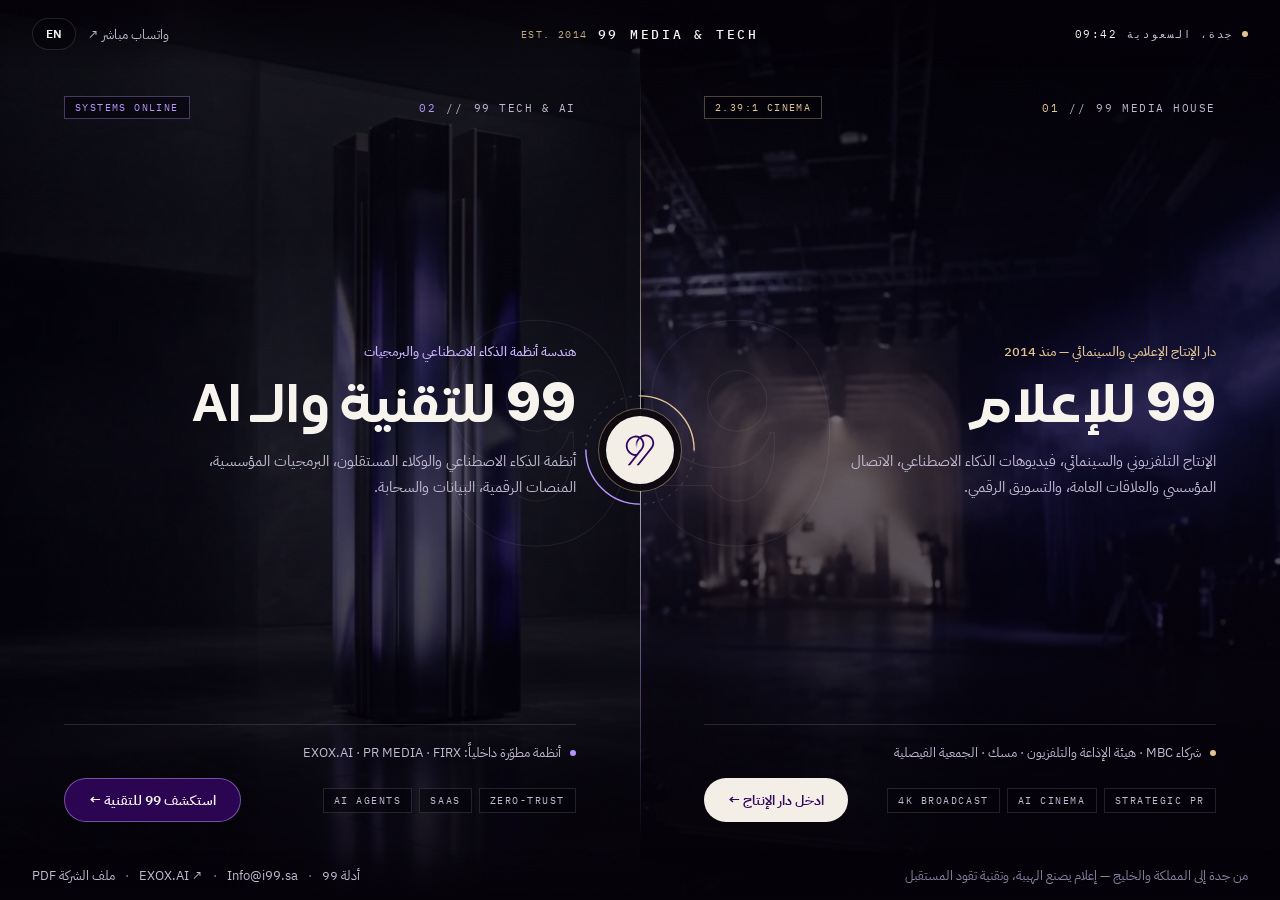
==== index.html @ a97481dd "feat(analytics): v2.0 enterprise GA4/Clarity bridge (zero-PII, dedup, consent, server-confirmed gene" ====
<!DOCTYPE html>
<html lang="ar" dir="rtl">

<head>
    <meta charset="UTF-8">
    <meta name="viewport" content="width=device-width, initial-scale=1.0, maximum-scale=5.0">
    <title>99 Media &amp; Tech | مؤسسة تسعة وتسعون للإعلام والتقنية والذكاء الاصطناعي — جدة | i99.sa</title>
    <meta name="description"
        content="مؤسسة تسعة وتسعون (منذ 2014 في جدة): بوابة 99 للإعلام (إنتاج تلفزيوني وسينمائي وفيديوهات الذكاء الاصطناعي والاتصال المؤسسي) و99 للتقنية والذكاء الاصطناعي (EXOX، PR MEDIA، FIRX، هندسة الأنظمة والبرمجيات).">
    <meta name="keywords"
        content="99 للإعلام والتقنية, مؤسسة تسعة وتسعون جدة, إنتاج إعلامي وسينمائي السعودية, فيديوهات الذكاء الاصطناعي, هندسة الذكاء الاصطناعي جدة, EXOX, 99 Media, 99 Tech, i99.sa">
    <meta name="author" content="مؤسسة تسعة وتسعون — 99 Media &amp; Tech">
    <meta name="robots" content="index, follow, max-image-preview:large, max-snippet:-1, max-video-preview:-1">
    <meta name="googlebot" content="index, follow, max-image-preview:large, max-snippet:-1, max-video-preview:-1">
    <meta name="theme-color" content="#33075F">
    <meta name="geo.region" content="SA-02">
    <meta name="geo.placename" content="Jeddah, Saudi Arabia">
    <meta name="geo.position" content="21.5433;39.1728">
    <meta name="ICBM" content="21.5433, 39.1728">

    <!-- Canonical, Hreflang & AI Discovery (GEO) -->
    <link rel="canonical" href="https://www.i99.sa/">
    <link rel="alternate" hreflang="ar-SA" href="https://www.i99.sa/">
    <link rel="alternate" hreflang="en" href="https://www.i99.sa/">
    <link rel="alternate" hreflang="x-default" href="https://www.i99.sa/">
    <link rel="alternate" type="text/plain" title="99 Media &amp; Tech — LLMs Knowledge Summary" href="https://www.i99.sa/llms.txt">
    <link rel="manifest" href="site.webmanifest">

    <!-- Official #33075F Pearl Medallion Icons -->
    <link rel="icon" type="image/svg+xml" href="img/tech-favicon.svg?v=2026">
    <link rel="icon" type="image/png" sizes="48x48" href="img/tech-favicon-48.png?v=2026">
    <link rel="icon" type="image/png" sizes="192x192" href="img/tech-icon-192.png?v=2026">
    <link rel="shortcut icon" type="image/x-icon" href="favicon.ico?v=2026">
    <link rel="apple-touch-icon" sizes="180x180" href="apple-touch-icon.png?v=2026">

    <!-- Open Graph -->
    <meta property="og:type" content="website">
    <meta property="og:url" content="https://www.i99.sa/">
    <meta property="og:title" content="99 Media &amp; Tech | الإعلام والسينما × التقنية والذكاء الاصطناعي — جدة">
    <meta property="og:description"
        content="مؤسسة تسعة وتسعون منذ 2014 في جدة: دار إنتاج إعلامي وسينمائي وفيديوهات AI، وهندسة أنظمة الذكاء الاصطناعي والبرمجيات المؤسسية.">
    <meta property="og:image" content="https://www.i99.sa/img/og-home.png">
    <meta property="og:image:secure_url" content="https://www.i99.sa/img/og-home.png">
    <meta property="og:image:type" content="image/png">
    <meta property="og:image:width" content="1200">
    <meta property="og:image:height" content="630">
    <meta property="og:image:alt" content="99 Media &amp; Tech — Jeddah, Saudi Arabia">
    <meta property="og:locale" content="ar_SA">
    <meta property="og:locale:alternate" content="en_US">
    <meta property="og:site_name" content="99 Media &amp; Tech | i99.sa">

    <!-- Twitter / X -->
    <meta name="twitter:card" content="summary_large_image">
    <meta name="twitter:title" content="99 Media &amp; Tech | الإعلام × التقنية والذكاء الاصطناعي">
    <meta name="twitter:description"
        content="مؤسسة تسعة وتسعون منذ 2014 في جدة: الإنتاج التلفزيوني والسينمائي وفيديوهات AI، وهندسة أنظمة الذكاء الاصطناعي والبرمجيات.">
    <meta name="twitter:image" content="https://www.i99.sa/img/og-home.png">
    <meta name="twitter:image:alt" content="99 Media &amp; Tech — Jeddah, Saudi Arabia">

    <!-- JSON-LD @graph Structured Data (SEO + GEO + AEO) -->
    <script type="application/ld+json">
    {
      "@context": "https://schema.org",
      "@graph": [
        {
          "@type": "Organization",
          "@id": "https://www.i99.sa/#org",
          "name": "99 Media & Tech",
          "alternateName": ["مؤسسة تسعة وتسعون", "99 للإعلام والتقنية", "99 Commercial Establishment"],
          "url": "https://www.i99.sa/",
          "foundingDate": "2014",
          "logo": {
            "@type": "ImageObject",
            "url": "https://www.i99.sa/img/tech-icon-512.png",
            "width": 512,
            "height": 512
          },
          "email": "Info@i99.sa",
          "telephone": "+966566111617",
          "address": {
            "@type": "PostalAddress",
            "addressLocality": "Jeddah",
            "addressRegion": "Makkah Province",
            "addressCountry": "SA"
          },
          "geo": {
            "@type": "GeoCoordinates",
            "latitude": 21.5433,
            "longitude": 39.1728
          },
          "areaServed": ["SA", "AE", "KW", "QA", "BH", "OM"],
          "knowsAbout": [
            "Television & Broadcast Production",
            "Cinema & Brand Film Direction",
            "Generative AI Video Production",
            "Corporate Communications & Strategic PR",
            "Digital Marketing & Growth Campaigns",
            "Autonomous AI Agents & RAG Systems",
            "Enterprise SaaS & Software Engineering",
            "Zero-Trust Cloud Architecture"
          ],
          "department": [
            { "@id": "https://www.i99.sa/media/#service" },
            { "@id": "https://www.i99.sa/tech/#service" }
          ],
          "sameAs": ["https://exox.ai/"],
          "contactPoint": {
            "@type": "ContactPoint",
            "telephone": "+966566111617",
            "email": "Info@i99.sa",
            "contactType": "customer service",
            "areaServed": "SA",
            "availableLanguage": ["Arabic", "English"]
          }
        },
        {
          "@type": "WebSite",
          "@id": "https://www.i99.sa/#website",
          "url": "https://www.i99.sa/",
          "name": "99 Media & Tech | i99.sa",
          "publisher": { "@id": "https://www.i99.sa/#org" },
          "inLanguage": ["ar-SA", "en"]
        },
        {
          "@type": "WebPage",
          "@id": "https://www.i99.sa/#webpage",
          "url": "https://www.i99.sa/",
          "name": "99 Media & Tech | مؤسسة تسعة وتسعون للإعلام والتقنية والذكاء الاصطناعي — جدة",
          "description": "البوابة الرسمية لمؤسسة 99 في جدة: 99 للإعلام والإنتاج السينمائي وفيديوهات AI، و99 للتقنية والذكاء الاصطناعي.",
          "isPartOf": { "@id": "https://www.i99.sa/#website" },
          "about": { "@id": "https://www.i99.sa/#org" },
          "primaryImageOfPage": {
            "@type": "ImageObject",
            "url": "https://www.i99.sa/img/og-home.png",
            "width": 1200,
            "height": 630
          },
          "dateModified": "2026-11-25",
          "inLanguage": "ar-SA"
        },
        {
          "@type": "ItemList",
          "name": "99 Divisions",
          "itemListElement": [
            {
              "@type": "ListItem",
              "position": 1,
              "name": "99 Media — دار الإنتاج الإعلامي والسينمائي",
              "url": "https://www.i99.sa/media/"
            },
            {
              "@type": "ListItem",
              "position": 2,
              "name": "99 Tech & AI — هندسة أنظمة الذكاء الاصطناعي والبرمجيات",
              "url": "https://www.i99.sa/tech/"
            }
          ]
        }
      ]
    }
    </script>

    <!-- Official 99 Display Typeface -->
    <link rel="preload" href="assets/fonts/DGAgnadeen-Extrabold.woff2" as="font" type="font/woff2" crossorigin="anonymous">
    <link rel="preload" href="assets/fonts/DGAgnadeen-Bold.woff2" as="font" type="font/woff2" crossorigin="anonymous">
    <link rel="preload" href="img/cinema/stage-hero.webp" as="image">
    <link rel="preload" href="img/cinema/tech-portal.webp" as="image">

    <link rel="preconnect" href="https://fonts.googleapis.com">
    <link rel="preconnect" href="https://fonts.gstatic.com" crossorigin>
    <link
        href="https://fonts.googleapis.com/css2?family=IBM+Plex+Mono:wght@400;500&family=IBM+Plex+Sans+Arabic:wght@400;500;600&family=IBM+Plex+Sans:wght@400;500;600&display=swap"
        rel="stylesheet">
    <link rel="stylesheet" href="css/splash.css?v=2.2">

    <!-- Google Analytics 4 (G-SBQ4DKVCV8 — async non-blocking) -->
    <script async src="https://www.googletagmanager.com/gtag/js?id=G-SBQ4DKVCV8"></script>
    <script>
      window.dataLayer = window.dataLayer || [];
      function gtag(){dataLayer.push(arguments);}
      gtag('js', new Date());
      gtag('config', 'G-SBQ4DKVCV8');
    </script>
</head>

<body>
    <!-- ═══ MINIMAL SOVEREIGN PORTAL HEADER ═══ -->
    <header class="portal-header">
        <div class="portal-live mono-meta">
            <span class="live-dot" aria-hidden="true"></span>
            <span data-i18n="p-city">جدة، السعودية</span>
            <span id="portal-clock" class="clock-val" dir="ltr">--:--</span>
        </div>

        <div class="portal-brand" aria-label="99 Media &amp; Tech">
            <span class="header-seal-mini" aria-hidden="true">
                <svg viewBox="0 0 450 450" width="16" height="16" fill="none">
                    <path fill-rule="evenodd" fill="#33075F"
                        d="m259.1 219.4l-168.4 213.8c-8.9 11.1-25.1 12.9-36.2 4.1l100.9-129.4c-28.2-2.5-55-13.2-77.5-31.5-29.9-24.3-48.5-58.8-52.2-97.2-3.6-37.1 7.3-73.7 30.8-103 23.4-29.3 56.7-48 93.7-52.7q1.7-0.2 3.5-0.4c24.1-2.4 47.4 2.2 67.5 12.8 8.1 4.3 15.7 9.5 22.6 15.5 10.7 9.3 19.8 20.7 27 33.9 23.8 43.8 19.4 95.2-11.7 134.1zm-10.9-121.8c-6.4-11.8-14.8-21.7-24.6-29.5-7-5.5-14.6-10-22.8-13.3-10.8-4.3-22.6-6.6-34.7-6.6q-4.9 0-9.9 0.5-1.4 0.2-2.8 0.3c-62.4 7.9-108.2 65.1-102.1 127.7 3 31.5 18.2 59.8 42.8 79.8 23.2 18.8 52 27.9 81.7 25.9l27.5-34.5 16.3-20.3 19.4-24.3c24.5-30.6 28-71.1 9.2-105.7z" />
                    <path fill="#33075F"
                        d="m398.5 203.9l-183.5 229.3c-8.8 11.1-25 12.9-36.1 4.1l136.2-170.3 63.3-79.2c24.5-30.6 28-71.1 9.2-105.7-18.5-34-53.8-52.7-92-48.9q-1.4 0.2-2.9 0.3c-17.5 2.2-34.2 8.4-48.9 17.9q-6.8 4.4-12.9 9.8-3.9 3.3-7.3 6.9c-7-5.5-14.6-10-22.8-13.3q6.1-6.9 13.2-13 3.5-3.1 7.2-5.9c20-15.2 43.4-24.7 68.4-27.9q1.7-0.2 3.5-0.4c48.6-4.9 93.5 18.9 117.1 62.2 23.8 43.8 19.3 95.2-11.7 134.1z" />
                </svg>
            </span>
            <span class="brand-word" dir="ltr">99 MEDIA &amp; TECH</span>
            <span class="brand-est mono-meta" dir="ltr">EST. 2014</span>
        </div>

        <div class="portal-actions">
            <a href="https://wa.me/966566111617?text=%D8%A7%D9%84%D8%B3%D9%84%D8%A7%D9%85%20%D8%B9%D9%84%D9%8A%D9%83%D9%85%20%D9%85%D8%A4%D8%B3%D8%B3%D8%A9%2099%D8%8C%20%D8%A3%D8%B1%D8%BA%D8%A8%20%D8%A8%D8%A7%D9%84%D8%AA%D9%88%D8%A7%D8%B5%D9%84%20%D9%88%D8%A7%D9%84%D8%A7%D8%B3%D8%AA%D9%81%D8%B3%D8%A7%D8%B1%20%D8%B9%D9%86%20%D8%AE%D8%AF%D9%85%D8%A7%D8%AA%D9%83%D9%85." target="_blank" rel="noopener noreferrer" class="portal-wa"
                data-i18n="p-wa">واتساب مباشر ↗</a>
            <button id="lang-toggle" class="lang-btn" type="button" aria-label="Switch language">EN</button>
        </div>
    </header>

    <!-- ═══ THE OPTICAL APERTURE — 100% GPU COMPOSITOR STAGE (ZERO REFLOW) ═══ -->
    <main class="portal-stage" id="portal-stage" data-focus="idle">
        <h1 class="sr-only" data-i18n="splash-main-heading">مؤسسة 99 للإعلام والتقنية والذكاء الاصطناعي — جدة</h1>

        <!-- Desktop Pure-GPU Split Backdrop Curtain (Zero flex-basis / layout thrash!) -->
        <div class="gpu-backdrops" aria-hidden="true">
            <!-- Base World: 99 Tech & AI -->
            <div class="world-layer world-tech">
                <img src="img/cinema/tech-portal.webp" alt="" class="world-photo photo-tech">
                <div class="world-scrim tech-scrim"></div>
            </div>

            <!-- Sliding Optical Curtain: 99 Media House (pure translate3d mask!) -->
            <div class="media-curtain" id="media-curtain">
                <div class="media-curtain-inner" id="media-curtain-inner">
                    <img src="img/cinema/stage-hero.webp" alt="" class="world-photo photo-media">
                    <div class="world-scrim media-scrim"></div>
                </div>
            </div>
        </div>

        <!-- Sculptural Architectural Watermark (GPU translate3d only!) -->
        <div class="stage-watermark" aria-hidden="true" dir="ltr">99</div>

        <!-- Synchronized Gliding Optical Seam + Rotating 99 Aperture Dial (GPU translate3d only!) -->
        <div class="optical-seam" id="optical-seam" aria-hidden="true">
            <div class="seam-blade"></div>
            <div class="aperture-dial">
                <svg class="dial-ring" viewBox="0 0 120 120" width="116" height="116" fill="none">
                    <circle cx="60" cy="60" r="56" stroke="currentColor" stroke-width="0.75" stroke-dasharray="3 6" opacity="0.55" />
                    <path d="M60 4 A56 56 0 0 1 116 60" stroke="#DFC492" stroke-width="1.5" stroke-linecap="round" />
                    <path d="M60 116 A56 56 0 0 1 4 60" stroke="#B794FF" stroke-width="1.5" stroke-linecap="round" />
                </svg>
                <div class="center-seal">
                    <svg viewBox="0 0 450 450" width="32" height="32" fill="none">
                        <defs>
                            <radialGradient id="p-g1" cx="0" cy="0" r="1" gradientUnits="userSpaceOnUse"
                                gradientTransform="matrix(-47.823,-138.298,138.298,-47.823,252.777,223.62)">
                                <stop offset=".507" stop-color="#33075F" stop-opacity="0" />
                                <stop offset="1" stop-color="#33075F" stop-opacity="1" />
                            </radialGradient>
                        </defs>
                        <path fill-rule="evenodd" fill="#33075F"
                            d="m259.1 219.4l-168.4 213.8c-8.9 11.1-25.1 12.9-36.2 4.1l100.9-129.4c-28.2-2.5-55-13.2-77.5-31.5-29.9-24.3-48.5-58.8-52.2-97.2-3.6-37.1 7.3-73.7 30.8-103 23.4-29.3 56.7-48 93.7-52.7q1.7-0.2 3.5-0.4c24.1-2.4 47.4 2.2 67.5 12.8 8.1 4.3 15.7 9.5 22.6 15.5 10.7 9.3 19.8 20.7 27 33.9 23.8 43.8 19.4 95.2-11.7 134.1zm-10.9-121.8c-6.4-11.8-14.8-21.7-24.6-29.5-7-5.5-14.6-10-22.8-13.3-10.8-4.3-22.6-6.6-34.7-6.6q-4.9 0-9.9 0.5-1.4 0.2-2.8 0.3c-62.4 7.9-108.2 65.1-102.1 127.7 3 31.5 18.2 59.8 42.8 79.8 23.2 18.8 52 27.9 81.7 25.9l27.5-34.5 16.3-20.3 19.4-24.3c24.5-30.6 28-71.1 9.2-105.7z" />
                        <path fill="url(#p-g1)"
                            d="m190.7 161.2c2 20.9 9.5 40.5 21.5 57.2l-13.8 17.2-2.8 3.5c-17.2-21.5-27.8-47.6-30.5-75.4-3.9-39.8 9.3-79.2 35.7-108.9 8.2 3.3 15.8 7.8 22.8 13.3-24.1 24.7-36.3 58.8-32.9 93.1z" />
                        <path fill="#33075F" d="m212.1 256.5q-4.6-4.1-8.8-8.6l16.3-20.3q4.5 5.1 9.6 9.7z" />
                        <path fill="#33075F"
                            d="m398.5 203.9l-183.5 229.3c-8.8 11.1-25 12.9-36.1 4.1l136.2-170.3 63.3-79.2c24.5-30.6 28-71.1 9.2-105.7-18.5-34-53.8-52.7-92-48.9q-1.4 0.2-2.9 0.3c-17.5 2.2-34.2 8.4-48.9 17.9q-6.8 4.4-12.9 9.8-3.9 3.3-7.3 6.9c-7-5.5-14.6-10-22.8-13.3q6.1-6.9 13.2-13 3.5-3.1 7.2-5.9c20-15.2 43.4-24.7 68.4-27.9q1.7-0.2 3.5-0.4c48.6-4.9 93.5 18.9 117.1 62.2 23.8 43.8 19.3 95.2-11.7 134.1z" />
                    </svg>
                </div>
            </div>
        </div>

        <!-- Static 50/50 Doorway Columns (Zero text reflow on hover!) -->
        <a href="media/" class="doorway doorway-media" id="media-side" data-world="media">
            <div class="mobile-backdrop" aria-hidden="true">
                <img src="img/cinema/stage-hero.webp" alt="" class="world-photo photo-media">
                <div class="world-scrim media-scrim"></div>
            </div>

            <div class="door-inner">
                <div class="door-top">
                    <div class="door-index mono-meta" dir="ltr">
                        <span class="idx-num">01</span>
                        <span class="idx-sep">//</span>
                        <span>99 MEDIA HOUSE</span>
                    </div>
                    <span class="door-badge mono-meta" dir="ltr">2.39:1 CINEMA</span>
                </div>

                <div class="door-copy">
                    <span class="door-kicker" data-i18n="p-media-kicker">دار الإنتاج الإعلامي والسينمائي — منذ 2014</span>
                    <h2 class="door-title" data-i18n="splash-media-title">99 للإعلام</h2>
                    <p class="door-desc" data-i18n="splash-media-desc">الإنتاج التلفزيوني والسينمائي، فيديوهات الذكاء الاصطناعي، الاتصال المؤسسي والعلاقات العامة، والتسويق الرقمي.</p>
                </div>

                <div class="door-footer">
                    <div class="door-proof">
                        <span class="proof-dot proof-gold" aria-hidden="true"></span>
                        <span data-i18n="p-media-proof">شركاء MBC · هيئة الإذاعة والتلفزيون · مسك · الجمعية الفيصلية</span>
                    </div>
                    <div class="door-bottom-row">
                        <div class="door-tags mono-meta" dir="ltr">
                            <span>4K BROADCAST</span>
                            <span>AI CINEMA</span>
                            <span>STRATEGIC PR</span>
                        </div>
                        <span class="door-cta cta-gold" data-i18n="p-media-cta">ادخل دار الإنتاج ←</span>
                    </div>
                </div>
            </div>
        </a>

        <a href="tech/" class="doorway doorway-tech" id="tech-side" data-world="tech">
            <div class="mobile-backdrop" aria-hidden="true">
                <img src="img/cinema/tech-portal.webp" alt="" class="world-photo photo-tech">
                <div class="world-scrim tech-scrim"></div>
            </div>

            <div class="door-inner">
                <div class="door-top">
                    <div class="door-index mono-meta" dir="ltr">
                        <span class="idx-num">02</span>
                        <span class="idx-sep">//</span>
                        <span>99 TECH &amp; AI</span>
                    </div>
                    <span class="door-badge badge-tech mono-meta" dir="ltr">SYSTEMS ONLINE</span>
                </div>

                <div class="door-copy">
                    <span class="door-kicker" data-i18n="p-tech-kicker">هندسة أنظمة الذكاء الاصطناعي والبرمجيات</span>
                    <h2 class="door-title" data-i18n="splash-tech-title">99 للتقنية والـ AI</h2>
                    <p class="door-desc" data-i18n="splash-tech-desc">أنظمة الذكاء الاصطناعي والوكلاء المستقلون، البرمجيات المؤسسية، المنصات الرقمية، البيانات والسحابة.</p>
                </div>

                <div class="door-footer">
                    <div class="door-proof">
                        <span class="proof-dot proof-violet" aria-hidden="true"></span>
                        <span data-i18n="p-tech-proof">أنظمة مطوّرة داخلياً: EXOX.AI · PR MEDIA · FIRX</span>
                    </div>
                    <div class="door-bottom-row">
                        <div class="door-tags mono-meta" dir="ltr">
                            <span>AI AGENTS</span>
                            <span>SAAS</span>
                            <span>ZERO-TRUST</span>
                        </div>
                        <span class="door-cta cta-royal" data-i18n="p-tech-cta">استكشف 99 للتقنية ←</span>
                    </div>
                </div>
            </div>
        </a>
    </main>

    <!-- ═══ MINIMAL PORTAL FOOTER STRIP ═══ -->
    <footer class="portal-footer">
        <span data-i18n="splash-footer">من جدة إلى المملكة والخليج — إعلام يصنع الهيبة، وتقنية تقود المستقبل</span>
        <div class="portal-footer-links">
            <a href="insights/" data-i18n="p-insights">أدلة 99</a>
            <span aria-hidden="true">·</span>
            <a href="mailto:Info@i99.sa" dir="ltr">Info@i99.sa</a>
            <span aria-hidden="true">·</span>
            <a href="https://exox.ai" target="_blank" rel="noopener noreferrer" dir="ltr">EXOX.AI ↗</a>
            <span aria-hidden="true">·</span>
            <a href="assets/99-Profile-final.pdf?v=2026" download="99-Profile-final.pdf" data-i18n="p-pdf">ملف الشركة PDF</a>
        </div>
    </footer>

    <script src="js/splash-i18n.js?v=2.2"></script>
    <script src="js/analytics-bridge.js?v=2.0" defer></script>
</body>

</html>
---- css/splash.css ----
/* ==========================================================================
   99 MEDIA & TECH — THE OPTICAL APERTURE PORTAL (v2.2 · INTEL-MAC 60FPS)
   100% GPU-Composited (transform + opacity ONLY):
   - Zero flex-basis/left layout reflows on hover
   - Zero pointermove gradient repaints
   - Zero CSS filter animations
   - Counter-translated GPU curtain mask + synchronized rotating 99 seal
   ========================================================================== */

@font-face {
    font-family: "DGAgnadeen";
    src: url("../assets/fonts/DGAgnadeen-Bold.woff2") format("woff2");
    font-weight: 700;
    font-style: normal;
    font-display: swap;
}

@font-face {
    font-family: "DGAgnadeen";
    src: url("../assets/fonts/DGAgnadeen-Extrabold.woff2") format("woff2");
    font-weight: 800;
    font-style: normal;
    font-display: swap;
}

:root {
    --obsidian: #050209;
    --royal-99: #33075F;
    --royal-violet: #B794FF;
    --champagne: #DFC492;
    --ivory: #F4EFE6;
    --ink: #F7F4EE;
    --ink-2: #C2B8D0;
    --ink-3: #8D81A1;
    --line: rgba(247, 244, 238, 0.13);
    --font-display: "DGAgnadeen", "IBM Plex Sans Arabic", sans-serif;
    --font-body: "IBM Plex Sans Arabic", "IBM Plex Sans", sans-serif;
    --font-en: "IBM Plex Sans", sans-serif;
    --font-mono: "IBM Plex Mono", monospace;
    --ease: cubic-bezier(0.22, 1, 0.36, 1);
    --dur: 0.48s;
}

*, *::before, *::after {
    margin: 0;
    padding: 0;
    box-sizing: border-box;
}

html, body {
    min-height: 100%;
    background: var(--obsidian);
    color: var(--ink);
    font-family: var(--font-body);
    -webkit-font-smoothing: antialiased;
    overflow-x: hidden;
}

html[lang="en"] body { font-family: var(--font-en); }
a { color: inherit; text-decoration: none; }
button { font: inherit; color: inherit; background: none; border: 0; cursor: pointer; }

.mono-meta {
    font-family: var(--font-mono);
    font-size: 11px;
    letter-spacing: 0.14em;
    text-transform: uppercase;
}

/* ═══ HEADER ═══ */
.portal-header {
    position: fixed;
    inset-block-start: 0;
    inset-inline: 0;
    z-index: 40;
    height: 68px;
    padding-inline: 32px;
    display: grid;
    grid-template-columns: 1fr auto 1fr;
    align-items: center;
    gap: 16px;
    background: linear-gradient(180deg, rgba(5, 2, 9, 0.82) 0%, rgba(5, 2, 9, 0) 100%);
    pointer-events: none;
}

.portal-header > * { pointer-events: auto; }

.portal-live {
    display: inline-flex;
    align-items: center;
    gap: 9px;
    color: var(--ink-2);
    white-space: nowrap;
}

.live-dot {
    width: 6px;
    height: 6px;
    border-radius: 50%;
    background: var(--champagne);
}

.clock-val { color: var(--ink); }

.portal-brand {
    display: inline-flex;
    align-items: center;
    gap: 10px;
    white-space: nowrap;
}

.header-seal-mini {
    display: none;
    width: 28px;
    height: 28px;
    border-radius: 50%;
    background: var(--ivory);
    place-items: center;
    box-shadow: 0 0 0 1px rgba(223, 196, 146, 0.45);
}

.brand-word {
    font-family: var(--font-mono);
    font-size: 12.5px;
    font-weight: 500;
    letter-spacing: 0.22em;
    color: var(--ink);
}

.brand-est {
    font-size: 10px;
    color: var(--champagne);
    opacity: 0.85;
}

.portal-actions {
    display: inline-flex;
    align-items: center;
    justify-content: flex-end;
    gap: 12px;
    white-space: nowrap;
}

.portal-wa {
    font-size: 13px;
    color: var(--ink-2);
    transition: color 0.2s ease;
}

.portal-wa:hover { color: var(--champagne); }

.lang-btn {
    min-width: 44px;
    min-height: 32px;
    padding-inline: 12px;
    border-radius: 999px;
    border: 1px solid var(--line);
    background: rgba(5, 2, 9, 0.56);
    font-size: 12px;
    font-weight: 600;
    color: var(--ink);
    transition: border-color 0.2s ease, background-color 0.2s ease;
}

.lang-btn:hover {
    border-color: var(--champagne);
    background: rgba(51, 7, 95, 0.5);
}

/* ═══ STAGE & 100% GPU SPLIT CURTAIN BACKDROPS ═══ */
.portal-stage {
    position: relative;
    display: flex;
    min-height: 100dvh;
    width: 100%;
    overflow: hidden;
    background: var(--obsidian);
}

.gpu-backdrops {
    position: absolute;
    inset: 0;
    z-index: 0;
    overflow: hidden;
    pointer-events: none;
}

.world-layer,
.media-curtain,
.media-curtain-inner {
    position: absolute;
    inset: 0;
    width: 100%;
    height: 100%;
}

.media-curtain {
    overflow: hidden;
    will-change: transform;
    transition: transform var(--dur) var(--ease);
}

.media-curtain-inner {
    will-change: transform;
    transition: transform var(--dur) var(--ease);
}

/*
   RTL (Arabic): Media is RIGHT half, Tech is LEFT half.
   Idle: Curtain translates +50%, inner counter-translates -50% (shows right 50%).
   Hover Media: Curtain translates +43%, inner -43% (Media reveals 57% smoothly!).
   Hover Tech:  Curtain translates +57%, inner -57% (Tech reveals 57% smoothly!).
*/
html[dir="rtl"] .media-curtain       { transform: translate3d(50%, 0, 0); }
html[dir="rtl"] .media-curtain-inner { transform: translate3d(-50%, 0, 0); }

html[dir="rtl"] .portal-stage[data-focus="media"] .media-curtain       { transform: translate3d(43%, 0, 0); }
html[dir="rtl"] .portal-stage[data-focus="media"] .media-curtain-inner { transform: translate3d(-43%, 0, 0); }

html[dir="rtl"] .portal-stage[data-focus="tech"] .media-curtain       { transform: translate3d(57%, 0, 0); }
html[dir="rtl"] .portal-stage[data-focus="tech"] .media-curtain-inner { transform: translate3d(-57%, 0, 0); }

html[dir="rtl"] .portal-stage.is-entering-media .media-curtain       { transform: translate3d(0%, 0, 0); }
html[dir="rtl"] .portal-stage.is-entering-media .media-curtain-inner { transform: translate3d(0%, 0, 0); }
html[dir="rtl"] .portal-stage.is-entering-tech  .media-curtain       { transform: translate3d(100%, 0, 0); }
html[dir="rtl"] .portal-stage.is-entering-tech  .media-curtain-inner { transform: translate3d(-100%, 0, 0); }

/*
   LTR (English): Media is LEFT half, Tech is RIGHT half.
   Idle: Curtain translates -50%, inner counter-translates +50% (shows left 50%).
*/
html[dir="ltr"] .media-curtain       { transform: translate3d(-50%, 0, 0); }
html[dir="ltr"] .media-curtain-inner { transform: translate3d(50%, 0, 0); }

html[dir="ltr"] .portal-stage[data-focus="media"] .media-curtain       { transform: translate3d(-43%, 0, 0); }
html[dir="ltr"] .portal-stage[data-focus="media"] .media-curtain-inner { transform: translate3d(43%, 0, 0); }

html[dir="ltr"] .portal-stage[data-focus="tech"] .media-curtain       { transform: translate3d(-57%, 0, 0); }
html[dir="ltr"] .portal-stage[data-focus="tech"] .media-curtain-inner { transform: translate3d(57%, 0, 0); }

html[dir="ltr"] .portal-stage.is-entering-media .media-curtain       { transform: translate3d(0%, 0, 0); }
html[dir="ltr"] .portal-stage.is-entering-media .media-curtain-inner { transform: translate3d(0%, 0, 0); }
html[dir="ltr"] .portal-stage.is-entering-tech  .media-curtain       { transform: translate3d(-100%, 0, 0); }
html[dir="ltr"] .portal-stage.is-entering-tech  .media-curtain-inner { transform: translate3d(100%, 0, 0); }

.world-photo {
    position: absolute;
    inset: 0;
    width: 100%;
    height: 100%;
    object-fit: cover;
    opacity: 0.62;
    transform: scale3d(1.01, 1.01, 1);
    will-change: transform, opacity;
    transition: transform var(--dur) var(--ease), opacity var(--dur) var(--ease);
}

/* Frame each photographic focal point cleanly in its visible half (RTL mirrors monolith into left half!) */
html[dir="rtl"] .world-tech .world-photo  { transform: scale3d(-1.01, 1.01, 1); object-position: 62% 48%; }
html[dir="rtl"] .photo-media              { transform: scale3d(-1.01, 1.01, 1); object-position: 35% 50%; }
html[dir="ltr"] .photo-media              { object-position: 35% 50%; }
html[dir="ltr"] .photo-tech               { object-position: 62% 48%; }

html[dir="rtl"] .portal-stage[data-focus="media"] .photo-media              { opacity: 0.84; transform: scale3d(-1.035, 1.035, 1); }
html[dir="rtl"] .portal-stage[data-focus="tech"]  .world-tech .world-photo  { opacity: 0.86; transform: scale3d(-1.035, 1.035, 1); }
html[dir="ltr"] .portal-stage[data-focus="media"] .photo-media              { opacity: 0.84; transform: scale3d(1.035, 1.035, 1); }
html[dir="ltr"] .portal-stage[data-focus="tech"]  .photo-tech               { opacity: 0.86; transform: scale3d(1.035, 1.035, 1); }

.portal-stage[data-focus="media"] .photo-tech  { opacity: 0.36; }
.portal-stage[data-focus="tech"]  .photo-media { opacity: 0.36; }

.world-scrim {
    position: absolute;
    inset: 0;
}

.media-scrim {
    background: linear-gradient(180deg, rgba(5, 2, 9, 0.72) 0%, rgba(16, 6, 30, 0.34) 48%, rgba(5, 2, 9, 0.90) 100%);
}

.tech-scrim {
    background: linear-gradient(180deg, rgba(5, 2, 9, 0.72) 0%, rgba(10, 4, 22, 0.32) 48%, rgba(5, 2, 9, 0.92) 100%);
}

/* ═══ SCULPTURAL 99 WATERMARK & SYNCHRONIZED SEAM (PURE GPU TRANSLATE3D!) ═══ */
.stage-watermark {
    position: absolute;
    top: 50%;
    left: 50%;
    transform: translate3d(-50%, -52%, 0);
    z-index: 4;
    font-family: var(--font-display);
    font-weight: 800;
    font-size: clamp(13rem, 23vw, 22rem);
    line-height: 0.85;
    color: transparent;
    -webkit-text-stroke: 1px rgba(247, 244, 238, 0.08);
    pointer-events: none;
    user-select: none;
    will-change: transform, opacity;
    transition: transform var(--dur) var(--ease), opacity var(--dur) ease;
}

.optical-seam {
    position: absolute;
    inset-block: 0;
    left: 50%;
    transform: translate3d(-50%, 0, 0);
    z-index: 16;
    pointer-events: none;
    display: flex;
    align-items: center;
    justify-content: center;
    will-change: transform, opacity;
    transition: transform var(--dur) var(--ease), opacity 0.25s ease;
}

/* Exact ±7vw shift matches the 43%/57% curtain boundary mathematically with ZERO layout! */
html[dir="rtl"] .portal-stage[data-focus="media"] .optical-seam    { transform: translate3d(calc(-50% - 7vw), 0, 0); }
html[dir="rtl"] .portal-stage[data-focus="media"] .stage-watermark { transform: translate3d(calc(-50% - 7vw), -52%, 0); opacity: 0.9; }
html[dir="rtl"] .portal-stage[data-focus="tech"]  .optical-seam    { transform: translate3d(calc(-50% + 7vw), 0, 0); }
html[dir="rtl"] .portal-stage[data-focus="tech"]  .stage-watermark { transform: translate3d(calc(-50% + 7vw), -52%, 0); opacity: 0.9; }

html[dir="ltr"] .portal-stage[data-focus="media"] .optical-seam    { transform: translate3d(calc(-50% + 7vw), 0, 0); }
html[dir="ltr"] .portal-stage[data-focus="media"] .stage-watermark { transform: translate3d(calc(-50% + 7vw), -52%, 0); opacity: 0.9; }
html[dir="ltr"] .portal-stage[data-focus="tech"]  .optical-seam    { transform: translate3d(calc(-50% - 7vw), 0, 0); }
html[dir="ltr"] .portal-stage[data-focus="tech"]  .stage-watermark { transform: translate3d(calc(-50% - 7vw), -52%, 0); opacity: 0.9; }

.portal-stage.is-entering-media .optical-seam,
.portal-stage.is-entering-tech  .optical-seam,
.portal-stage.is-entering-media .stage-watermark,
.portal-stage.is-entering-tech  .stage-watermark { opacity: 0; }

.seam-blade {
    position: absolute;
    inset-block: 68px 54px;
    width: 1px;
    background: linear-gradient(
        180deg,
        transparent 0%,
        rgba(223, 196, 146, 0.45) 22%,
        rgba(247, 244, 238, 0.72) 50%,
        rgba(183, 148, 255, 0.45) 78%,
        transparent 100%
    );
}

.aperture-dial {
    position: relative;
    width: 116px;
    height: 116px;
    display: grid;
    place-items: center;
}

.dial-ring {
    position: absolute;
    inset: 0;
    color: rgba(247, 244, 238, 0.48);
    will-change: transform;
    transition: transform var(--dur) var(--ease);
}

.portal-stage[data-focus="media"] .dial-ring { transform: rotate(52deg) scale3d(1.06, 1.06, 1); }
.portal-stage[data-focus="tech"]  .dial-ring { transform: rotate(-52deg) scale3d(1.06, 1.06, 1); }

.center-seal {
    position: relative;
    z-index: 2;
    width: 68px;
    height: 68px;
    border-radius: 50%;
    background: var(--ivory);
    display: grid;
    place-items: center;
    box-shadow: 0 0 0 7px rgba(5, 2, 9, 0.9), 0 0 0 8px rgba(223, 196, 146, 0.42);
    will-change: transform;
    transition: transform 0.35s var(--ease);
}

.portal-stage[data-focus="media"] .center-seal,
.portal-stage[data-focus="tech"]  .center-seal { transform: scale3d(1.06, 1.06, 1); }

/* ═══ STATIC 50/50 EDITORIAL DOORWAYS (ZERO REFLOW!) ═══ */
.doorway {
    position: relative;
    z-index: 6;
    flex: 1 1 50%;
    min-width: 0;
    display: flex;
    align-items: stretch;
    padding: 96px clamp(28px, 5vw, 76px) 78px;
    transition: opacity 0.35s ease;
}

.mobile-backdrop { display: none; }

.portal-stage[data-focus="media"] .doorway-tech  { opacity: 0.62; }
.portal-stage[data-focus="tech"]  .doorway-media { opacity: 0.62; }
.portal-stage.is-entering-media .doorway-tech,
.portal-stage.is-entering-tech  .doorway-media   { opacity: 0; }

.door-inner {
    width: 100%;
    max-width: 520px;
    margin-inline: auto;
    display: flex;
    flex-direction: column;
    justify-content: space-between;
    gap: 24px;
}

.door-top {
    display: flex;
    align-items: center;
    justify-content: space-between;
    gap: 12px;
}

.door-index {
    display: inline-flex;
    align-items: center;
    gap: 10px;
    color: var(--ink-2);
}

.doorway-media .idx-num { color: var(--champagne); }
.doorway-tech  .idx-num { color: var(--royal-violet); }

.door-badge {
    font-size: 10px;
    padding: 4px 10px;
    border: 1px solid rgba(223, 196, 146, 0.34);
    color: var(--champagne);
    background: rgba(5, 2, 9, 0.56);
}

.badge-tech {
    border-color: rgba(183, 148, 255, 0.36);
    color: var(--royal-violet);
}

.door-copy {
    display: flex;
    flex-direction: column;
    gap: 14px;
    margin-block: auto;
}

.door-kicker {
    font-size: 13px;
    font-weight: 500;
    color: var(--champagne);
}

.doorway-tech .door-kicker { color: #CCB5FF; }

.door-title {
    font-family: var(--font-display);
    font-weight: 800;
    font-size: clamp(2.15rem, 4vw, 3.65rem);
    line-height: 1.15;
    color: var(--ink);
    transition: transform 0.35s var(--ease), color 0.25s ease;
}

html[lang="en"] .door-title {
    font-family: var(--font-en);
    font-weight: 600;
    letter-spacing: -0.025em;
}

.doorway-media:hover .door-title { color: var(--champagne); transform: translate3d(0, -3px, 0); }
.doorway-tech:hover  .door-title { color: #F1E8FF; transform: translate3d(0, -3px, 0); }

.door-desc {
    font-size: clamp(14.5px, 1.08vw, 16px);
    line-height: 1.82;
    color: var(--ink-2);
    max-width: 42ch;
}

.door-footer {
    display: flex;
    flex-direction: column;
    gap: 16px;
    padding-block-start: 18px;
    border-top: 1px solid var(--line);
}

.door-proof {
    display: inline-flex;
    align-items: center;
    gap: 9px;
    font-size: 12.5px;
    color: var(--ink-2);
}

.proof-dot {
    width: 6px;
    height: 6px;
    border-radius: 50%;
    flex-shrink: 0;
}

.proof-gold   { background: var(--champagne); }
.proof-violet { background: var(--royal-violet); }

.door-bottom-row {
    display: flex;
    flex-wrap: wrap;
    align-items: center;
    justify-content: space-between;
    gap: 14px;
}

.door-tags {
    display: flex;
    flex-wrap: wrap;
    gap: 7px;
}

.door-tags span {
    font-size: 10px;
    padding: 5px 10px;
    border: 1px solid var(--line);
    color: var(--ink-2);
    background: rgba(5, 2, 9, 0.56);
}

.door-cta {
    display: inline-flex;
    align-items: center;
    justify-content: center;
    min-height: 44px;
    padding-inline: 24px;
    border-radius: 999px;
    font-size: 13.5px;
    font-weight: 600;
    white-space: nowrap;
    transition: transform 0.25s var(--ease), background-color 0.2s ease, border-color 0.2s ease;
}

.cta-gold {
    background: var(--ivory);
    color: var(--royal-99);
}

.doorway-media:hover .cta-gold,
.doorway-media:focus-visible .cta-gold {
    background: var(--champagne);
    transform: translate3d(0, -2px, 0);
}

.cta-royal {
    background: rgba(51, 7, 95, 0.85);
    border: 1px solid rgba(194, 168, 255, 0.48);
    color: var(--ink);
}

.doorway-tech:hover .cta-royal,
.doorway-tech:focus-visible .cta-royal {
    background: var(--royal-99);
    border-color: #D8C4FF;
    transform: translate3d(0, -2px, 0);
}

/* ═══ MINIMAL FOOTER STRIP ═══ */
.portal-footer {
    position: fixed;
    inset-block-end: 0;
    inset-inline: 0;
    z-index: 30;
    min-height: 50px;
    padding: 12px 32px;
    display: flex;
    flex-wrap: wrap;
    align-items: center;
    justify-content: space-between;
    gap: 12px;
    font-size: 12.5px;
    color: var(--ink-3);
    background: linear-gradient(0deg, rgba(5, 2, 9, 0.94) 0%, rgba(5, 2, 9, 0) 100%);
    pointer-events: none;
}

.portal-footer > * { pointer-events: auto; }

.portal-footer-links {
    display: inline-flex;
    align-items: center;
    gap: 10px;
}

.portal-footer-links a {
    color: var(--ink-2);
    transition: color 0.2s ease;
}

.portal-footer-links a:hover { color: var(--champagne); }

.doorway:focus-visible {
    outline: 2px solid var(--champagne);
    outline-offset: -4px;
}

@media (prefers-reduced-motion: reduce) {
    .media-curtain, .media-curtain-inner, .optical-seam, .stage-watermark, .dial-ring, .world-photo {
        transition: none !important;
    }
}

/* ═══ RESPONSIVE (TABLET & MOBILE) ═══ */
@media (max-width: 900px) {
    .portal-header {
        grid-template-columns: auto auto;
        padding-inline: 18px;
        background: rgba(5, 2, 9, 0.92);
        border-bottom: 1px solid var(--line);
    }
    .portal-live, .portal-wa, .brand-est { display: none; }
    .header-seal-mini { display: grid; }

    .portal-stage {
        flex-direction: column;
        padding-block-start: 68px;
    }

    .gpu-backdrops, .stage-watermark, .optical-seam { display: none; }

    .doorway {
        flex: 1 1 auto;
        min-height: 50dvh;
        padding: 40px 22px 44px;
        overflow: hidden;
        border-bottom: 1px solid rgba(223, 196, 146, 0.22);
    }

    .mobile-backdrop {
        display: block;
        position: absolute;
        inset: 0;
        z-index: 0;
        pointer-events: none;
    }

    .door-inner { position: relative; z-index: 2; }

    .portal-footer {
        position: static;
        background: var(--obsidian);
        padding: 20px 18px 28px;
        justify-content: center;
        text-align: center;
    }
}

.sr-only {
    position: absolute;
    width: 1px;
    height: 1px;
    padding: 0;
    margin: -1px;
    overflow: hidden;
    clip: rect(0, 0, 0, 0);
    white-space: nowrap;
    border: 0;
}
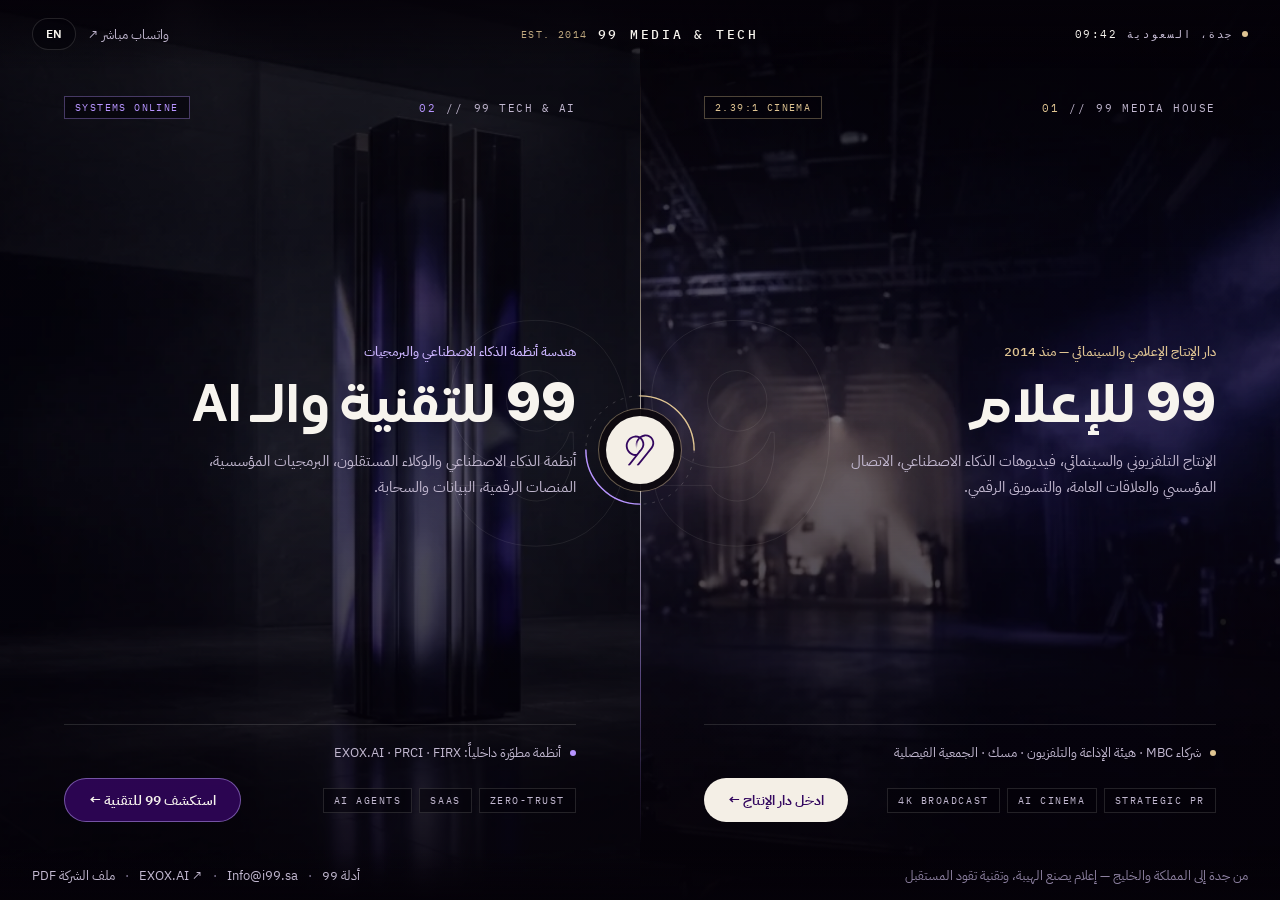
==== commit edb010fb: "brand(tech): rebrand PR MEDIA to PRCI with transparent dark-mode logo across site & GEO" ====
--- a/index.html
+++ b/index.html
@@ -4,9 +4,9 @@
 <head>
     <meta charset="UTF-8">
     <meta name="viewport" content="width=device-width, initial-scale=1.0, maximum-scale=5.0">
-    <title>99 Media &amp; Tech | مؤسسة تسعة وتسعون للإعلام والتقنية والذكاء الاصطناعي — جدة | i99.sa</title>
+    <title>99 للإعلام والتقنية والذكاء الاصطناعي — جدة | i99.sa</title>
     <meta name="description"
-        content="مؤسسة تسعة وتسعون (منذ 2014 في جدة): بوابة 99 للإعلام (إنتاج تلفزيوني وسينمائي وفيديوهات الذكاء الاصطناعي والاتصال المؤسسي) و99 للتقنية والذكاء الاصطناعي (EXOX، PR MEDIA، FIRX، هندسة الأنظمة والبرمجيات).">
+        content="مؤسسة 99 في جدة منذ 2014: إنتاج إعلامي وسينمائي وفيديوهات الذكاء الاصطناعي، وهندسة وكلاء AI ومنصات SaaS (EXOX وPRCI وFIRX).">
     <meta name="keywords"
         content="99 للإعلام والتقنية, مؤسسة تسعة وتسعون جدة, إنتاج إعلامي وسينمائي السعودية, فيديوهات الذكاء الاصطناعي, هندسة الذكاء الاصطناعي جدة, EXOX, 99 Media, 99 Tech, i99.sa">
     <meta name="author" content="مؤسسة تسعة وتسعون — 99 Media &amp; Tech">
@@ -24,6 +24,7 @@
     <link rel="alternate" hreflang="en" href="https://www.i99.sa/">
     <link rel="alternate" hreflang="x-default" href="https://www.i99.sa/">
     <link rel="alternate" type="text/plain" title="99 Media &amp; Tech — LLMs Knowledge Summary" href="https://www.i99.sa/llms.txt">
+    <link rel="alternate" type="text/plain" title="99 Media &amp; Tech — Full AI Knowledge Base" href="https://www.i99.sa/llms-full.txt">
     <link rel="manifest" href="site.webmanifest">
 
     <!-- Official #33075F Pearl Medallion Icons -->
@@ -63,20 +64,23 @@
       "@context": "https://schema.org",
       "@graph": [
         {
-          "@type": "Organization",
+          "@type": ["Organization", "LocalBusiness"],
           "@id": "https://www.i99.sa/#org",
-          "name": "99 Media & Tech",
-          "alternateName": ["مؤسسة تسعة وتسعون", "99 للإعلام والتقنية", "99 Commercial Establishment"],
+          "name": "99 للإعلام والتقنية",
+          "alternateName": ["99 Media & Tech", "مؤسسة تسعة وتسعون", "99 للإنتاج الإعلامي", "i99.sa"],
           "url": "https://www.i99.sa/",
           "foundingDate": "2014",
+          "founder": { "@id": "https://www.i99.sa/#founder" },
           "logo": {
             "@type": "ImageObject",
             "url": "https://www.i99.sa/img/tech-icon-512.png",
             "width": 512,
             "height": 512
           },
+          "image": "https://www.i99.sa/img/og-home.png",
           "email": "Info@i99.sa",
           "telephone": "+966566111617",
+          "priceRange": "$$$",
           "address": {
             "@type": "PostalAddress",
             "addressLocality": "Jeddah",
@@ -88,16 +92,17 @@
             "latitude": 21.5433,
             "longitude": 39.1728
           },
-          "areaServed": ["SA", "AE", "KW", "QA", "BH", "OM"],
+          "areaServed": ["Saudi Arabia", "Jeddah", "Riyadh", "GCC"],
           "knowsAbout": [
             "Television & Broadcast Production",
             "Cinema & Brand Film Direction",
             "Generative AI Video Production",
-            "Corporate Communications & Strategic PR",
+            "Corporate Communications, Strategic PR & Crisis Management",
             "Digital Marketing & Growth Campaigns",
-            "Autonomous AI Agents & RAG Systems",
-            "Enterprise SaaS & Software Engineering",
-            "Zero-Trust Cloud Architecture"
+            "Enterprise AI Agents & Workflow Automation",
+            "Arabic NLP & Arabic-Native RAG Systems",
+            "Custom Enterprise SaaS & Software Engineering",
+            "Zero-Trust & Self-Hosted Cloud Architecture"
           ],
           "department": [
             { "@id": "https://www.i99.sa/media/#service" },
@@ -111,6 +116,18 @@
             "contactType": "customer service",
             "areaServed": "SA",
             "availableLanguage": ["Arabic", "English"]
+          }
+        },
+        {
+          "@type": "Person",
+          "@id": "https://www.i99.sa/#founder",
+          "name": "بدر بن عبدالله الشريف",
+          "alternateName": ["Badr Al-Sharif", "Badr Abdullah Al-Sharif"],
+          "jobTitle": "Founder, Media Consultant & Tech Entrepreneur",
+          "worksFor": { "@id": "https://www.i99.sa/#org" },
+          "homeLocation": {
+            "@type": "Place",
+            "name": "Jeddah, Saudi Arabia"
           }
         },
         {
@@ -166,11 +183,14 @@
     <link rel="preload" href="img/cinema/stage-hero.webp" as="image">
     <link rel="preload" href="img/cinema/tech-portal.webp" as="image">
 
+    <link rel="preload" as="image" href="img/cinema/stage-hero.webp" fetchpriority="high">
+    <link rel="preload" as="image" href="img/cinema/tech-portal.webp">
     <link rel="preconnect" href="https://fonts.googleapis.com">
     <link rel="preconnect" href="https://fonts.gstatic.com" crossorigin>
     <link
         href="https://fonts.googleapis.com/css2?family=IBM+Plex+Mono:wght@400;500&family=IBM+Plex+Sans+Arabic:wght@400;500;600&family=IBM+Plex+Sans:wght@400;500;600&display=swap"
-        rel="stylesheet">
+        rel="stylesheet" media="print" onload="this.media='all'">
+    <noscript><link href="https://fonts.googleapis.com/css2?family=IBM+Plex+Mono:wght@400;500&family=IBM+Plex+Sans+Arabic:wght@400;500;600&family=IBM+Plex+Sans:wght@400;500;600&display=swap" rel="stylesheet"></noscript>
     <link rel="stylesheet" href="css/splash.css?v=2.2">
 
     <!-- Google Analytics 4 (G-SBQ4DKVCV8 — async non-blocking) -->
@@ -220,14 +240,14 @@
         <div class="gpu-backdrops" aria-hidden="true">
             <!-- Base World: 99 Tech & AI -->
             <div class="world-layer world-tech">
-                <img src="img/cinema/tech-portal.webp" alt="" class="world-photo photo-tech">
+                <img src="img/cinema/tech-portal.webp" alt="99 للتقنية والذكاء الاصطناعي — هندسة أنظمة AI والبرمجيات المؤسسية في جدة" width="1376" height="768" decoding="async" class="world-photo photo-tech">
                 <div class="world-scrim tech-scrim"></div>
             </div>
 
             <!-- Sliding Optical Curtain: 99 Media House (pure translate3d mask!) -->
             <div class="media-curtain" id="media-curtain">
                 <div class="media-curtain-inner" id="media-curtain-inner">
-                    <img src="img/cinema/stage-hero.webp" alt="" class="world-photo photo-media">
+                    <img src="img/cinema/stage-hero.webp" alt="99 للإعلام — دار الإنتاج التلفزيوني والسينمائي وفيديوهات الذكاء الاصطناعي في جدة" width="1376" height="768" fetchpriority="high" decoding="sync" class="world-photo photo-media">
                     <div class="world-scrim media-scrim"></div>
                 </div>
             </div>
@@ -269,7 +289,7 @@
         <!-- Static 50/50 Doorway Columns (Zero text reflow on hover!) -->
         <a href="media/" class="doorway doorway-media" id="media-side" data-world="media">
             <div class="mobile-backdrop" aria-hidden="true">
-                <img src="img/cinema/stage-hero.webp" alt="" class="world-photo photo-media">
+                <img src="img/cinema/stage-hero.webp" alt="99 للإعلام — دار الإنتاج التلفزيوني والسينمائي وفيديوهات الذكاء الاصطناعي في جدة" width="1376" height="768" fetchpriority="high" decoding="sync" class="world-photo photo-media">
                 <div class="world-scrim media-scrim"></div>
             </div>
 
@@ -308,7 +328,7 @@
 
         <a href="tech/" class="doorway doorway-tech" id="tech-side" data-world="tech">
             <div class="mobile-backdrop" aria-hidden="true">
-                <img src="img/cinema/tech-portal.webp" alt="" class="world-photo photo-tech">
+                <img src="img/cinema/tech-portal.webp" alt="99 للتقنية والذكاء الاصطناعي — هندسة أنظمة AI والبرمجيات المؤسسية في جدة" width="1376" height="768" decoding="async" class="world-photo photo-tech">
                 <div class="world-scrim tech-scrim"></div>
             </div>
 
@@ -331,7 +351,7 @@
                 <div class="door-footer">
                     <div class="door-proof">
                         <span class="proof-dot proof-violet" aria-hidden="true"></span>
-                        <span data-i18n="p-tech-proof">أنظمة مطوّرة داخلياً: EXOX.AI · PR MEDIA · FIRX</span>
+                        <span data-i18n="p-tech-proof">أنظمة مطوّرة داخلياً: EXOX.AI · PRCI · FIRX</span>
                     </div>
                     <div class="door-bottom-row">
                         <div class="door-tags mono-meta" dir="ltr">
@@ -360,8 +380,8 @@
         </div>
     </footer>
 
-    <script src="js/splash-i18n.js?v=2.2"></script>
-    <script src="js/analytics-bridge.js?v=2.0" defer></script>
+    <script src="js/splash-i18n.js?v=2.4" defer></script>
+    <script src="js/analytics-bridge.js?v=2.1" defer></script>
 </body>
 
 </html>
